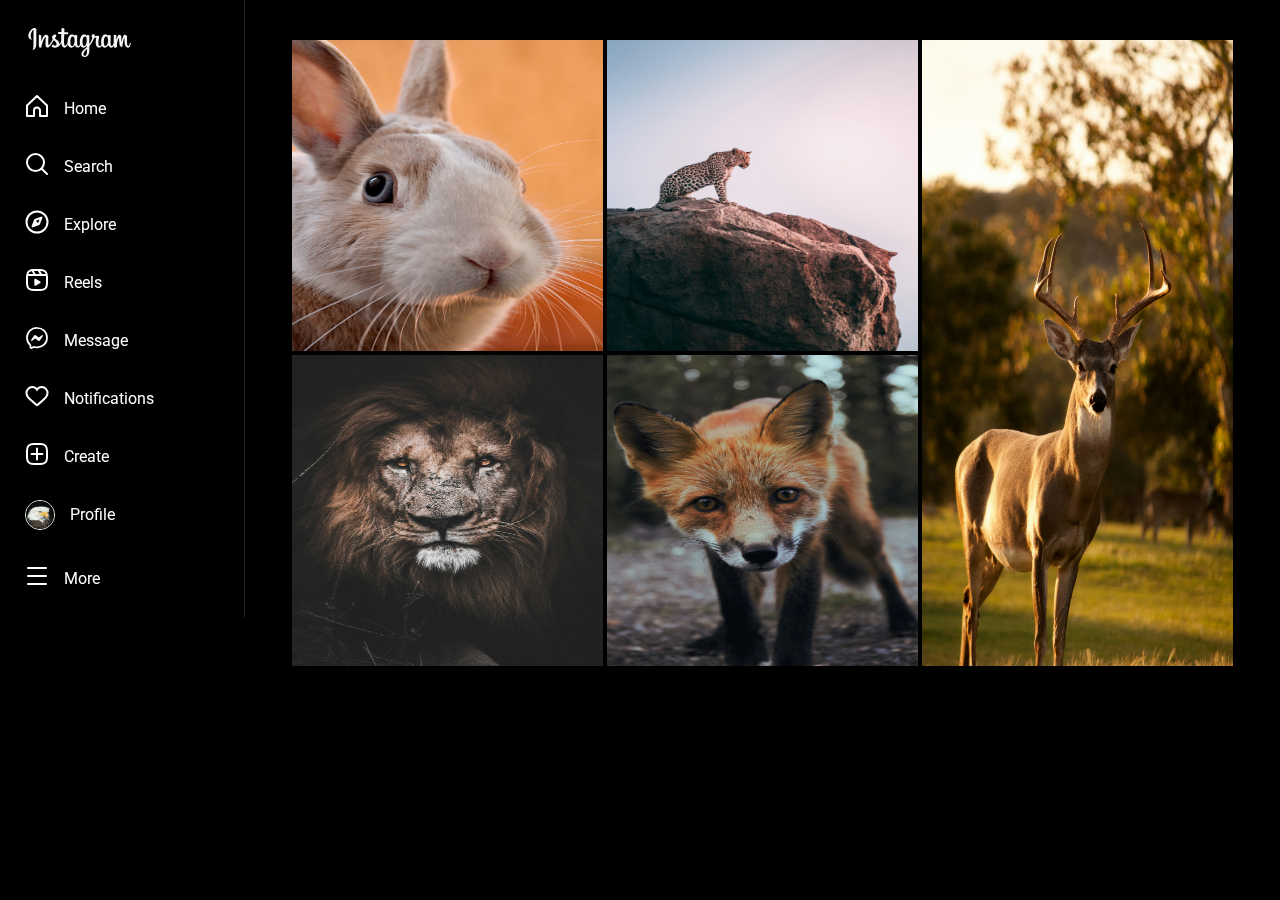
==== pages/explore.html @ a34c733f "Add explore page" ====
<!DOCTYPE html>
<html lang="en">
  <head>
    <meta charset="UTF-8" />
    <meta name="viewport" content="width=device-width, initial-scale=1.0" />
    <title>Instagram</title>
    <link rel="stylesheet" href="../styles/main.css" />
    <link rel="stylesheet" href="../styles/explore.css" />
    <link
      href="https://fonts.googleapis.com/css2?family=Pacifico&family=Roboto:wght@400;500&display=swap"
      rel="stylesheet"
    />
  </head>
  <body>
    <nav>
      <!-- Instagram Side menu  -->
      <div id="side-menu">
        <div class="option logo">
          <img src="../images/logo/instagram.png" />
        </div>
        <div class="option">
          <svg
            aria-label="Home"
            class="x1lliihq x1n2onr6 x5n08af"
            fill="currentColor"
            height="24"
            role="img"
            viewBox="0 0 24 24"
            width="24"
          >
            <path
              d="M9.005 16.545a2.997 2.997 0 0 1 2.997-2.997A2.997 2.997 0 0 1 15 16.545V22h7V11.543L12 2 2 11.543V22h7.005Z"
              fill="none"
              stroke="currentColor"
              stroke-linejoin="round"
              stroke-width="2"
            ></path>
          </svg>
          <a href="../index.html"><span>Home</span></a>
        </div>
        <div class="option">
          <svg
            aria-label="Search"
            class="x1lliihq x1n2onr6 x5n08af"
            fill="currentColor"
            height="24"
            role="img"
            viewBox="0 0 24 24"
            width="24"
          >
            <path
              d="M19 10.5A8.5 8.5 0 1 1 10.5 2a8.5 8.5 0 0 1 8.5 8.5Z"
              fill="none"
              stroke="currentColor"
              stroke-linecap="round"
              stroke-linejoin="round"
              stroke-width="2"
            ></path>
            <line
              fill="none"
              stroke="currentColor"
              stroke-linecap="round"
              stroke-linejoin="round"
              stroke-width="2"
              x1="16.511"
              x2="22"
              y1="16.511"
              y2="22"
            ></line>
          </svg>
          <span>Search</span>
        </div>
        <div class="option">
          <a href="./explore.html">
            <svg
              aria-label="Explore"
              class="x1lliihq x1n2onr6 x5n08af"
              fill="currentColor"
              height="24"
              role="img"
              viewBox="0 0 24 24"
              width="24"
            >
              <polygon
                fill="none"
                points="13.941 13.953 7.581 16.424 10.06 10.056 16.42 7.585 13.941 13.953"
                stroke="currentColor"
                stroke-linecap="round"
                stroke-linejoin="round"
                stroke-width="2"
              ></polygon>
              <polygon
                fill-rule="evenodd"
                points="10.06 10.056 13.949 13.945 7.581 16.424 10.06 10.056"
              ></polygon>
              <circle
                cx="12.001"
                cy="12.005"
                fill="none"
                r="10.5"
                stroke="currentColor"
                stroke-linecap="round"
                stroke-linejoin="round"
                stroke-width="2"
              ></circle>
            </svg>
            <span>Explore</span>
          </a>
        </div>
        <div class="option">
          <svg
            aria-label="Reels"
            class="x1lliihq x1n2onr6 x5n08af"
            fill="currentColor"
            height="24"
            role="img"
            viewBox="0 0 24 24"
            width="24"
          >
            <title>Reels</title>
            <line
              fill="none"
              stroke="currentColor"
              stroke-linejoin="round"
              stroke-width="2"
              x1="2.049"
              x2="21.95"
              y1="7.002"
              y2="7.002"
            ></line>
            <line
              fill="none"
              stroke="currentColor"
              stroke-linecap="round"
              stroke-linejoin="round"
              stroke-width="2"
              x1="13.504"
              x2="16.362"
              y1="2.001"
              y2="7.002"
            ></line>
            <line
              fill="none"
              stroke="currentColor"
              stroke-linecap="round"
              stroke-linejoin="round"
              stroke-width="2"
              x1="7.207"
              x2="10.002"
              y1="2.11"
              y2="7.002"
            ></line>
            <path
              d="M2 12.001v3.449c0 2.849.698 4.006 1.606 4.945.94.908 2.098 1.607 4.946 1.607h6.896c2.848 0 4.006-.699 4.946-1.607.908-.939 1.606-2.096 1.606-4.945V8.552c0-2.848-.698-4.006-1.606-4.945C19.454 2.699 18.296 2 15.448 2H8.552c-2.848 0-4.006.699-4.946 1.607C2.698 4.546 2 5.704 2 8.552Z"
              fill="none"
              stroke="currentColor"
              stroke-linecap="round"
              stroke-linejoin="round"
              stroke-width="2"
            ></path>
            <path
              d="M9.763 17.664a.908.908 0 0 1-.454-.787V11.63a.909.909 0 0 1 1.364-.788l4.545 2.624a.909.909 0 0 1 0 1.575l-4.545 2.624a.91.91 0 0 1-.91 0Z"
              fill-rule="evenodd"
            ></path>
          </svg>
          <span>Reels</span>
        </div>
        <div class="option">
          <svg
            aria-label="Messenger"
            class="x1lliihq x1n2onr6 x5n08af"
            fill="currentColor"
            height="24"
            role="img"
            viewBox="0 0 24 24"
            width="24"
          >
            <path
              d="M12.003 2.001a9.705 9.705 0 1 1 0 19.4 10.876 10.876 0 0 1-2.895-.384.798.798 0 0 0-.533.04l-1.984.876a.801.801 0 0 1-1.123-.708l-.054-1.78a.806.806 0 0 0-.27-.569 9.49 9.49 0 0 1-3.14-7.175 9.65 9.65 0 0 1 10-9.7Z"
              fill="none"
              stroke="currentColor"
              stroke-miterlimit="10"
              stroke-width="1.739"
            ></path>
            <path
              d="M17.79 10.132a.659.659 0 0 0-.962-.873l-2.556 2.05a.63.63 0 0 1-.758.002L11.06 9.47a1.576 1.576 0 0 0-2.277.42l-2.567 3.98a.659.659 0 0 0 .961.875l2.556-2.049a.63.63 0 0 1 .759-.002l2.452 1.84a1.576 1.576 0 0 0 2.278-.42Z"
              fill-rule="evenodd"
            ></path>
          </svg>
          <span>Message</span>
        </div>
        <div class="option">
          <svg
            aria-label="Notifications"
            class="x1lliihq x1n2onr6 x5n08af"
            fill="currentColor"
            height="24"
            role="img"
            viewBox="0 0 24 24"
            width="24"
          >
            <path
              d="M16.792 3.904A4.989 4.989 0 0 1 21.5 9.122c0 3.072-2.652 4.959-5.197 7.222-2.512 2.243-3.865 3.469-4.303 3.752-.477-.309-2.143-1.823-4.303-3.752C5.141 14.072 2.5 12.167 2.5 9.122a4.989 4.989 0 0 1 4.708-5.218 4.21 4.21 0 0 1 3.675 1.941c.84 1.175.98 1.763 1.12 1.763s.278-.588 1.11-1.766a4.17 4.17 0 0 1 3.679-1.938m0-2a6.04 6.04 0 0 0-4.797 2.127 6.052 6.052 0 0 0-4.787-2.127A6.985 6.985 0 0 0 .5 9.122c0 3.61 2.55 5.827 5.015 7.97.283.246.569.494.853.747l1.027.918a44.998 44.998 0 0 0 3.518 3.018 2 2 0 0 0 2.174 0 45.263 45.263 0 0 0 3.626-3.115l.922-.824c.293-.26.59-.519.885-.774 2.334-2.025 4.98-4.32 4.98-7.94a6.985 6.985 0 0 0-6.708-7.218Z"
            ></path>
          </svg>
          <span>Notifications</span>
        </div>
        <div class="option">
          <svg
            aria-label="New post"
            class="x1lliihq x1n2onr6 x5n08af"
            fill="currentColor"
            height="24"
            role="img"
            viewBox="0 0 24 24"
            width="24"
          >
            <path
              d="M2 12v3.45c0 2.849.698 4.005 1.606 4.944.94.909 2.098 1.608 4.946 1.608h6.896c2.848 0 4.006-.7 4.946-1.608C21.302 19.455 22 18.3 22 15.45V8.552c0-2.849-.698-4.006-1.606-4.945C19.454 2.7 18.296 2 15.448 2H8.552c-2.848 0-4.006.699-4.946 1.607C2.698 4.547 2 5.703 2 8.552Z"
              fill="none"
              stroke="currentColor"
              stroke-linecap="round"
              stroke-linejoin="round"
              stroke-width="2"
            ></path>
            <line
              fill="none"
              stroke="currentColor"
              stroke-linecap="round"
              stroke-linejoin="round"
              stroke-width="2"
              x1="6.545"
              x2="17.455"
              y1="12.001"
              y2="12.001"
            ></line>
            <line
              fill="none"
              stroke="currentColor"
              stroke-linecap="round"
              stroke-linejoin="round"
              stroke-width="2"
              x1="12.003"
              x2="12.003"
              y1="6.545"
              y2="17.455"
            ></line>
          </svg>
          <span>Create</span>
        </div>
        <div class="option avatar">
          <a href="./profile.html"
            ><img src="../images/avatar/avatar.jpg" /><span>Profile</span></a
          >
        </div>
        <div class="option">
          <svg
            aria-label="Settings"
            class="x1lliihq x1n2onr6 x5n08af"
            fill="currentColor"
            height="24"
            role="img"
            viewBox="0 0 24 24"
            width="24"
          >
            <line
              fill="none"
              stroke="currentColor"
              stroke-linecap="round"
              stroke-linejoin="round"
              stroke-width="2"
              x1="3"
              x2="21"
              y1="4"
              y2="4"
            ></line>
            <line
              fill="none"
              stroke="currentColor"
              stroke-linecap="round"
              stroke-linejoin="round"
              stroke-width="2"
              x1="3"
              x2="21"
              y1="12"
              y2="12"
            ></line>
            <line
              fill="none"
              stroke="currentColor"
              stroke-linecap="round"
              stroke-linejoin="round"
              stroke-width="2"
              x1="3"
              x2="21"
              y1="20"
              y2="20"
            ></line>
          </svg>
          <span>More</span>
        </div>
      </div>
    </nav>
    <main>
      <div id="explore">
        <div class="item">
          <img src="../images/explore/rabbit.jpg" />
        </div>
        <div class="item">
          <img src="../images/explore/leopard.jpg" />
        </div>
        <div class="item big">
          <img src="../images/explore/deer.jpg" />
        </div>
        <div class="item">
          <img src="../images/explore/lion.jpg" />
        </div>
        <div class="item">
          <img src="../images/explore/fox.jpg" />
        </div>
      </div>
    </main>
  </body>
</html>
---- styles/main.css ----
* {
  box-sizing: border-box;
  margin: 0;
  padding: 0;
}

body {
  background-color: #000000;
  color: white;
  font-family: "Roboto", sans-serif;
}

svg {
  color: white;
}

a {
  text-decoration: none;
  color: white;
}

#side-menu {
  display: flex;
  flex-direction: column;
  width: 245px;
  padding: 25px;
  gap: 30px;
  border-right: 1px solid #262626;
  position: fixed;
}

#side-menu .option {
  position: relative;
  cursor: pointer;
}

#side-menu .option:hover {
  background-color: #1a1a1a;
}

#side-menu .option span {
  position: absolute;
  margin-top: 5px;
  margin-left: 15px;
}

a:visited {
  color: white;
}

.avatar img {
  width: 30px;
  height: 30px;
  border: 1px solid #fff;
  border-radius: 50%;
}
---- styles/explore.css ----
main {
  margin-left: 245px;
}

#explore {
  display: grid;
  justify-self: center;
  gap: 4px;
  row-gap: 0;
  grid-template-columns: repeat(3, 1fr);
  padding-top: 40px;
}

.item img {
  width: 311px;
  height: 311px;
}

.item.big {
  grid-row: span 2;
}

.item.big img {
  height: 99.4%;
}
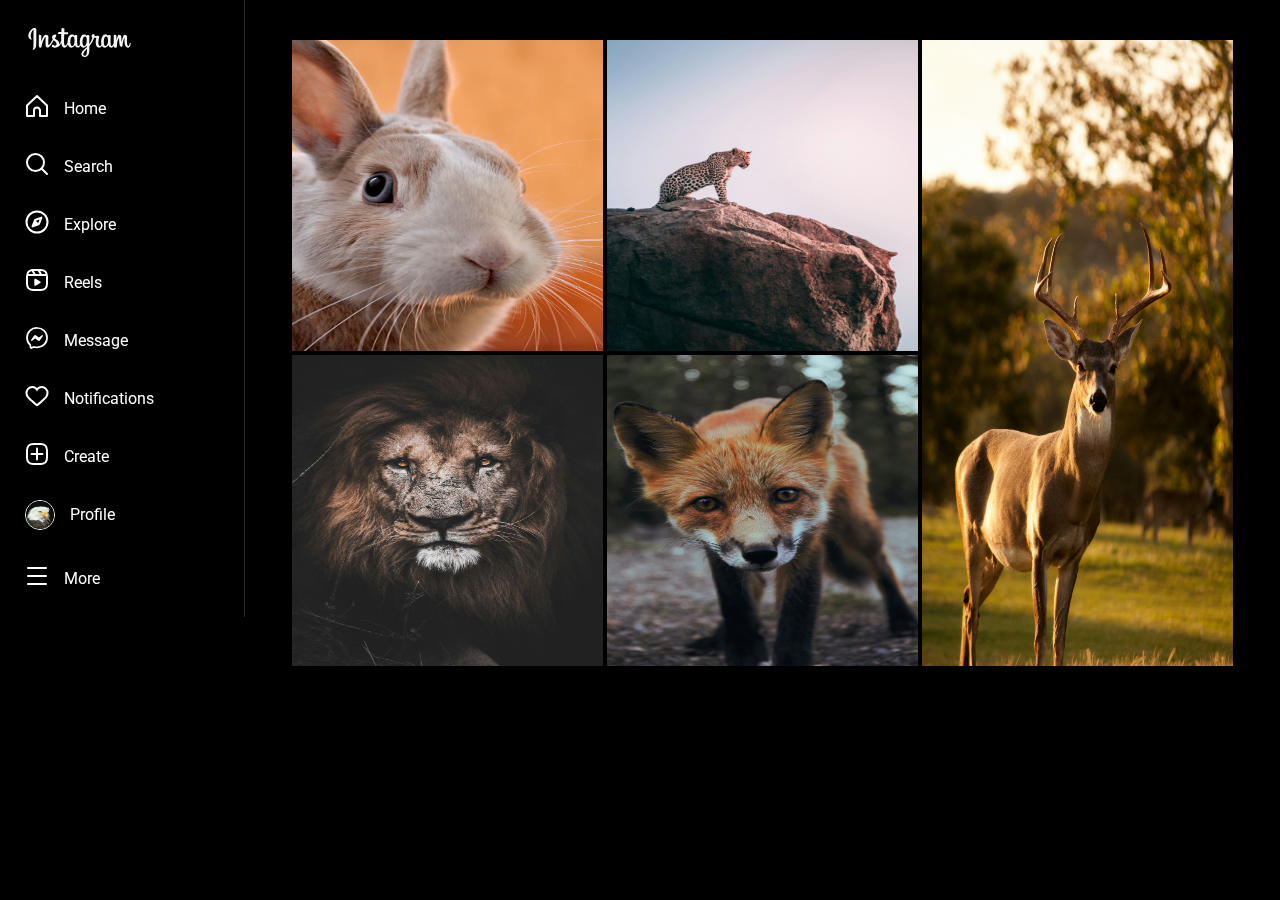
==== commit d8b45f48: "Add aria-label on nav element" ====
--- a/pages/explore.html
+++ b/pages/explore.html
@@ -12,7 +12,7 @@
     />
   </head>
   <body>
-    <nav>
+    <nav aria-label="Menu navigation">
       <!-- Instagram Side menu  -->
       <div id="side-menu">
         <div class="option logo">
@@ -302,6 +302,7 @@
       </div>
     </nav>
     <main>
+      <!-- This area contains all pictures on explore page -->
       <div id="explore">
         <div class="item">
           <img src="../images/explore/rabbit.jpg" />
--- a/styles/main.css
+++ b/styles/main.css
@@ -32,10 +32,7 @@
 #side-menu .option {
   position: relative;
   cursor: pointer;
-}
-
-#side-menu .option:hover {
-  background-color: #1a1a1a;
+  display: inline;
 }
 
 #side-menu .option span {
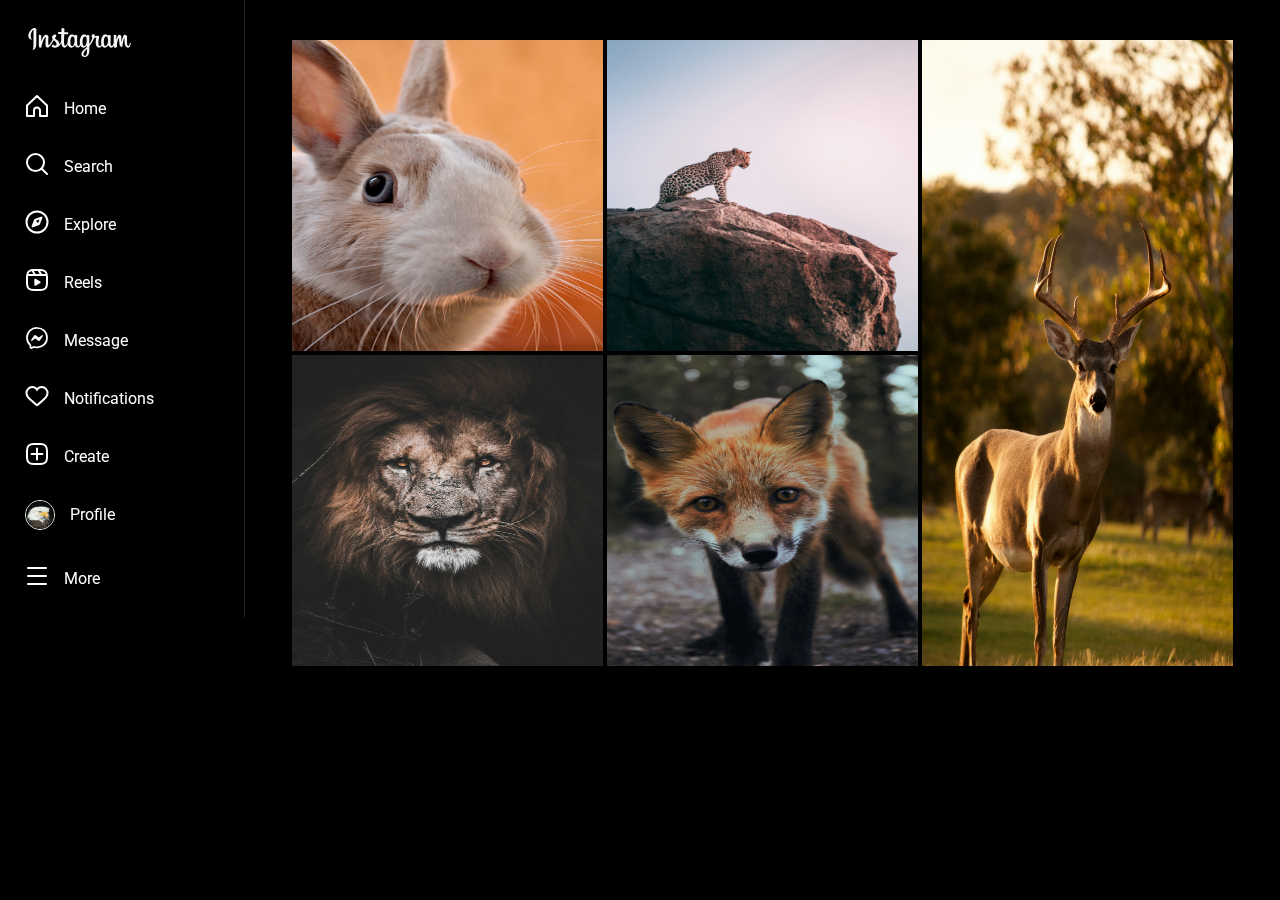
==== commit f5cb593e: "Add tag section" ====
--- a/pages/explore.html
+++ b/pages/explore.html
@@ -303,23 +303,25 @@
     </nav>
     <main>
       <!-- This area contains all pictures on explore page -->
-      <div id="explore">
-        <div class="item">
-          <img src="../images/explore/rabbit.jpg" />
-        </div>
-        <div class="item">
-          <img src="../images/explore/leopard.jpg" />
-        </div>
-        <div class="item big">
-          <img src="../images/explore/deer.jpg" />
-        </div>
-        <div class="item">
-          <img src="../images/explore/lion.jpg" />
-        </div>
-        <div class="item">
-          <img src="../images/explore/fox.jpg" />
-        </div>
-      </div>
+      <section>
+        <div id="explore">
+          <div class="item">
+            <img src="../images/explore/rabbit.jpg" />
+          </div>
+          <div class="item">
+            <img src="../images/explore/leopard.jpg" />
+          </div>
+          <div class="item big">
+            <img src="../images/explore/deer.jpg" />
+          </div>
+          <div class="item">
+            <img src="../images/explore/lion.jpg" />
+          </div>
+          <div class="item">
+            <img src="../images/explore/fox.jpg" />
+          </div>
+        </div>
+      </section>
     </main>
   </body>
 </html>
